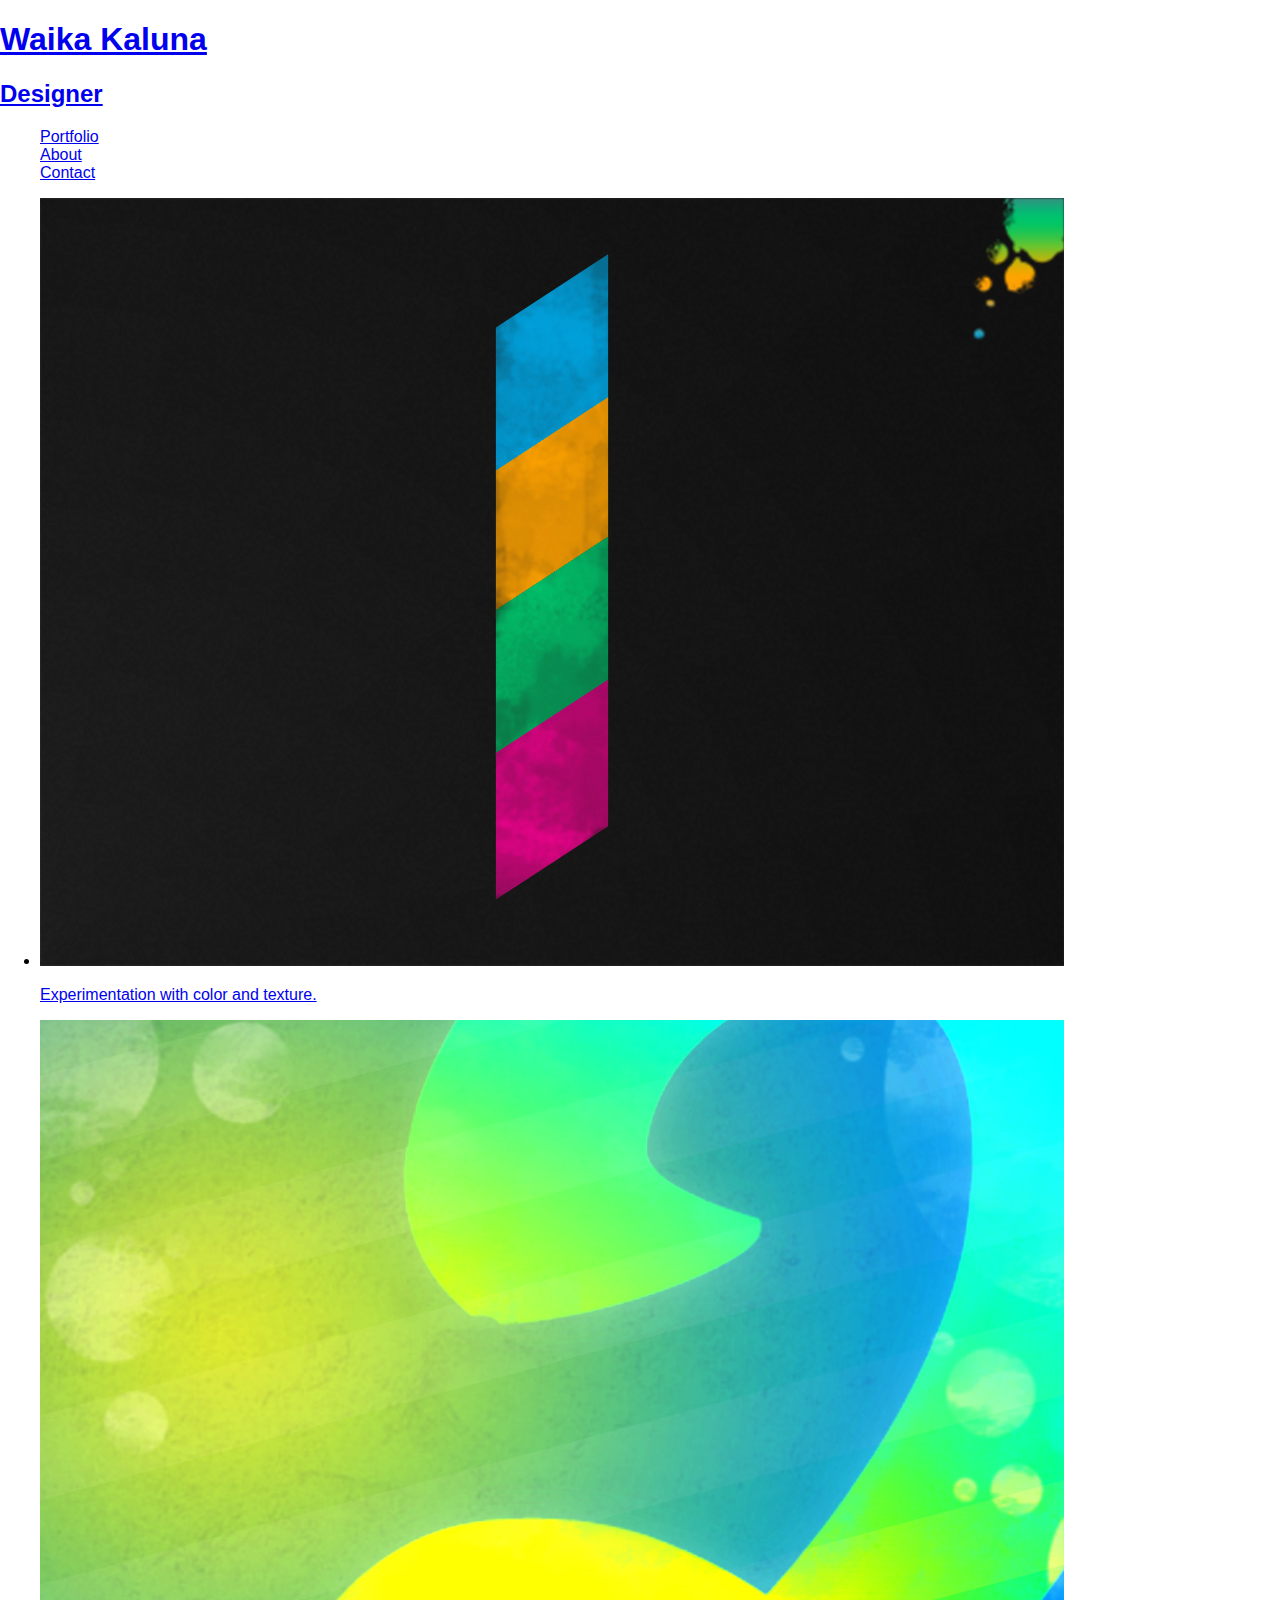
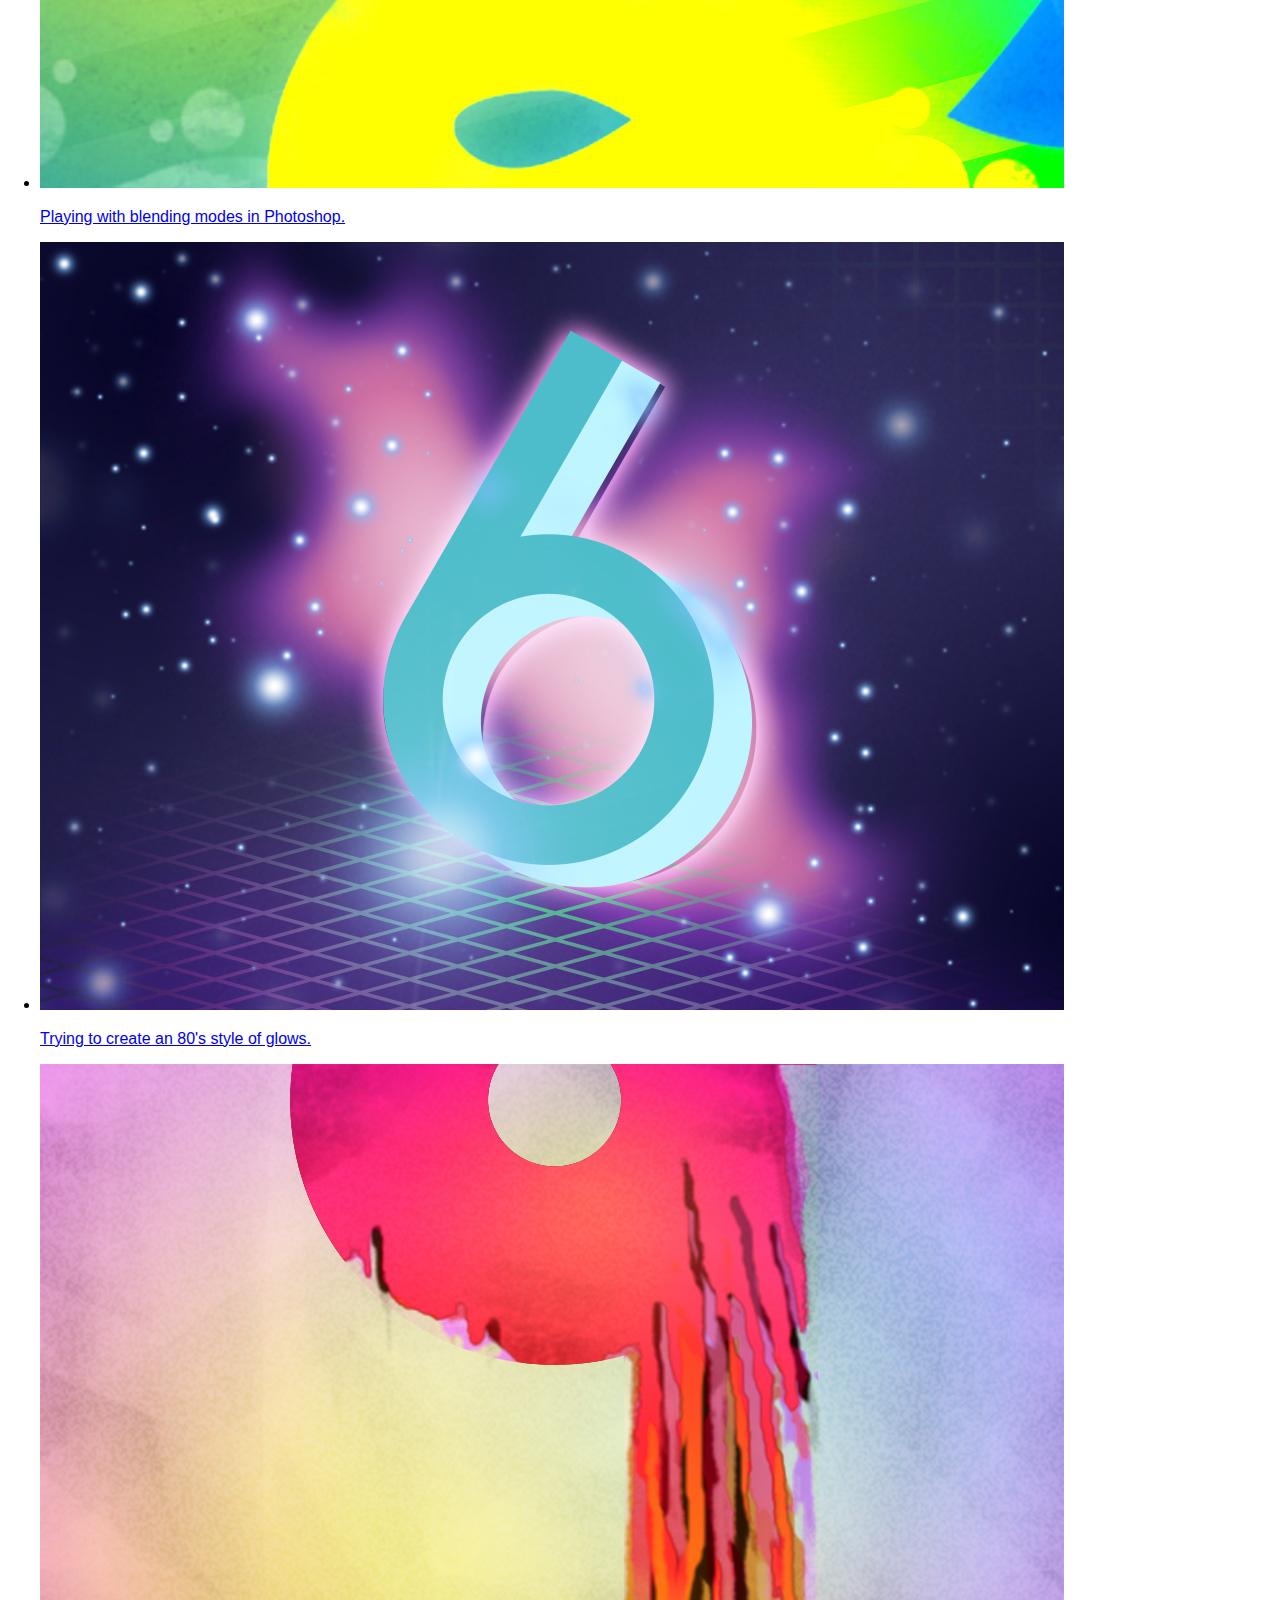
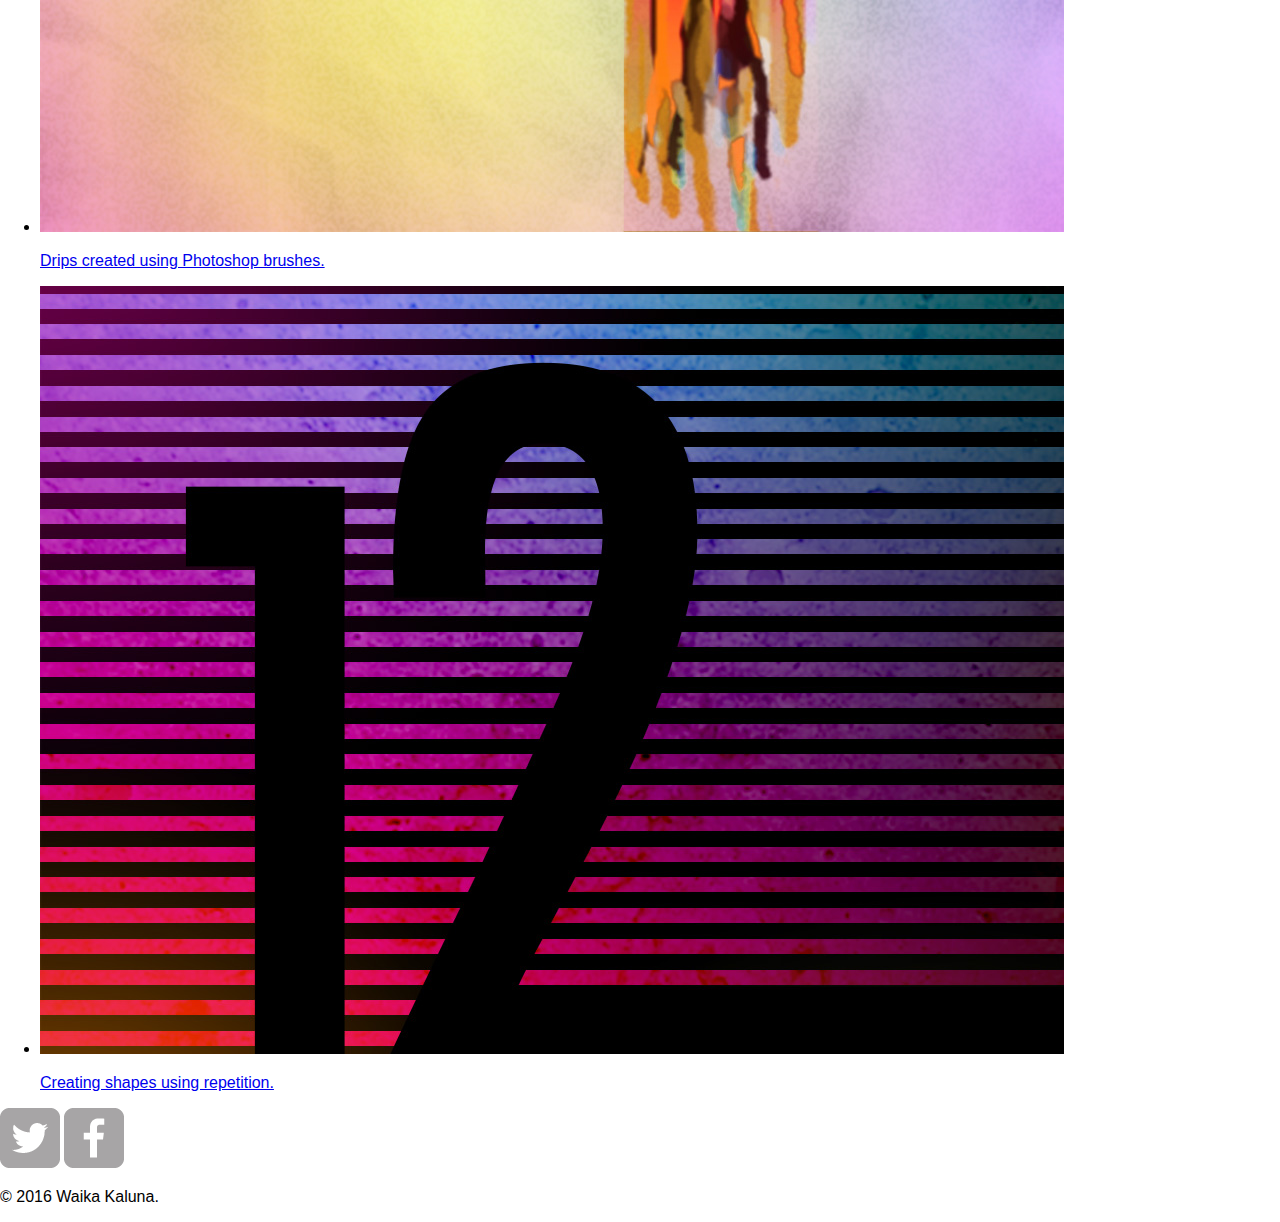
==== index.html @ f61da15c "Included external css files" ====
<!DOCTYPE html>
<html>
	<head>
		<meta charset="utf-8">
		<title>Waika Kaluna | Student</title>
		<link rel="stylesheet" href="css/normalize.css">
	</head>
	<body>
		<header>
			<a href="index.html">
				<h1>Waika Kaluna</h1>
				<h2>Designer</h2>
			</a>
			<nav>
				<ul>
					<li><a href="index.html">Portfolio</a></li>
					<li><a href="about.html">About</a></li>
					<li><a href="contact.html">Contact</a></li>
				</ul>
			</nav>
		</header>
		<section>
			<ul>
				<li>
					<a href="img/numbers-01.jpg">
						<img src="img/numbers-01.jpg" alt="">
						<p>Experimentation with color and texture.</p>
					</a>	
				</li>
				<li>
					<a href="img/numbers-02.jpg">
						<img src="img/numbers-02.jpg" alt="">
						<p>Playing with blending modes in Photoshop.</p>
					</a>	
				</li>
				<li>
					<a href="img/numbers-06.jpg">
						<img src="img/numbers-06.jpg" alt="">
						<p>Trying to create an 80's style of glows.</p>
					</a>	
				</li>
				<li>
					<a href="img/numbers-09.jpg">
						<img src="img/numbers-09.jpg" alt="">
						<p>Drips created using Photoshop brushes.</p>
					</a>	
				</li>
				<li>
					<a href="img/numbers-12.jpg">
						<img src="img/numbers-12.jpg" alt="">
						<p>Creating shapes using repetition.</p>
					</a>	
				</li>
			</ul>	
		</section>
		<footer>
			<a href="twitter.com/waikakaluna"><img src="img/twitter-wrap.png" alt="Twitter Logo"></a>
			<a href="facebook.com/waikakaluna"><img src="img/facebook-wrap.png" alt="Facebook Logo"></a>
			<p>&copy; 2016 Waika Kaluna.</p>
		</footer>
	</body>		
</html>
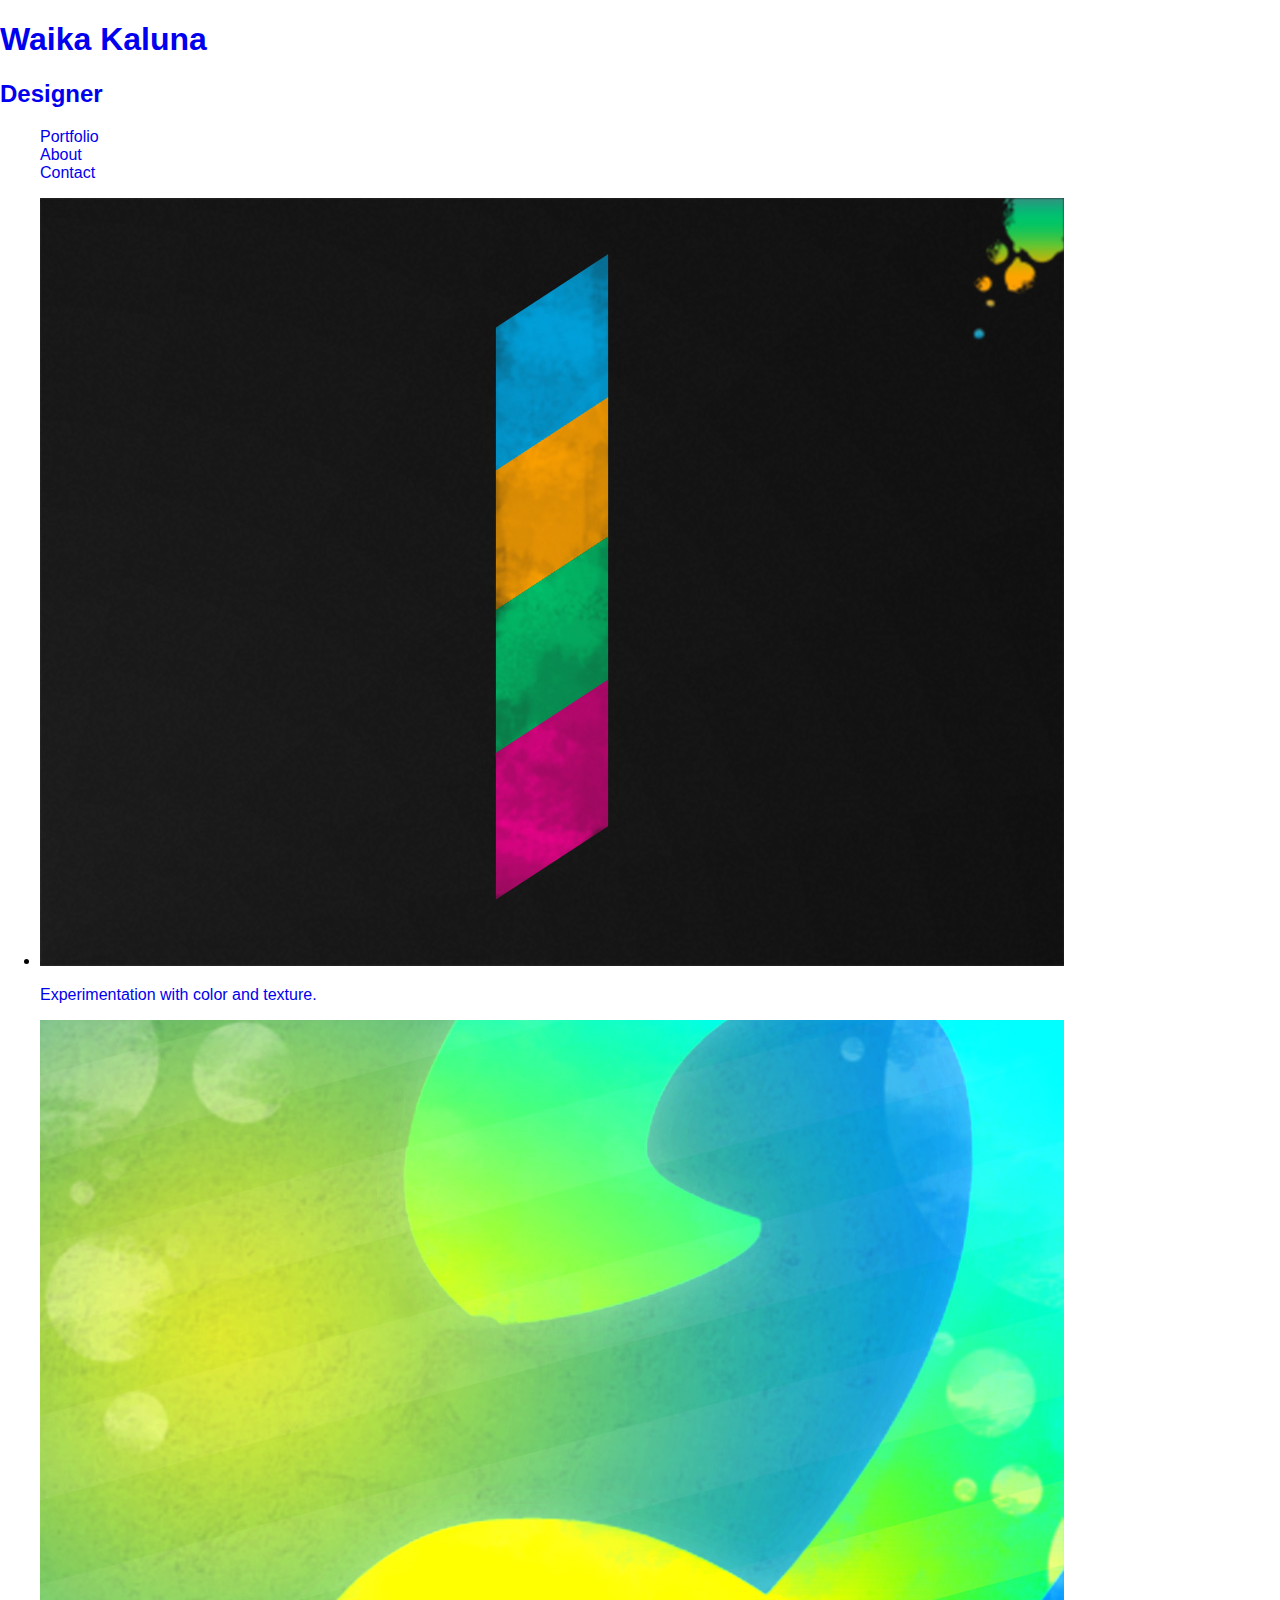
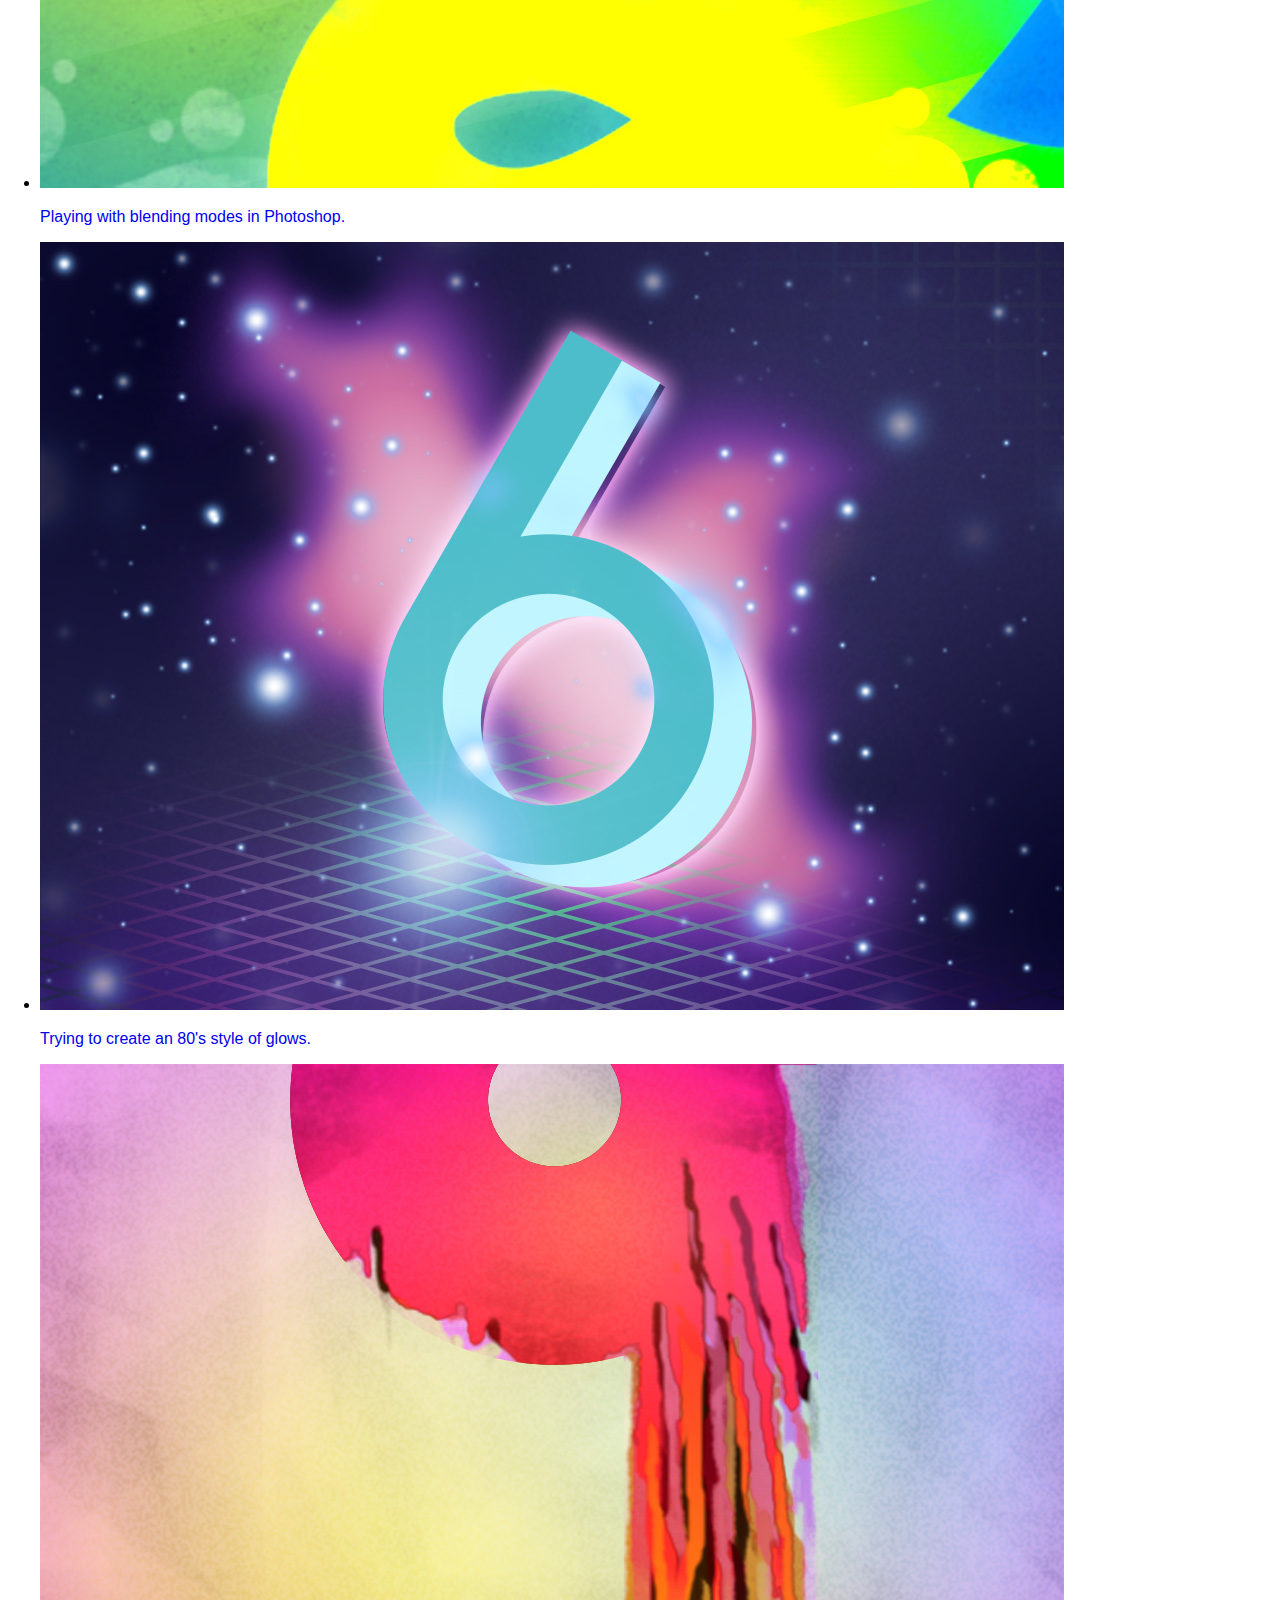
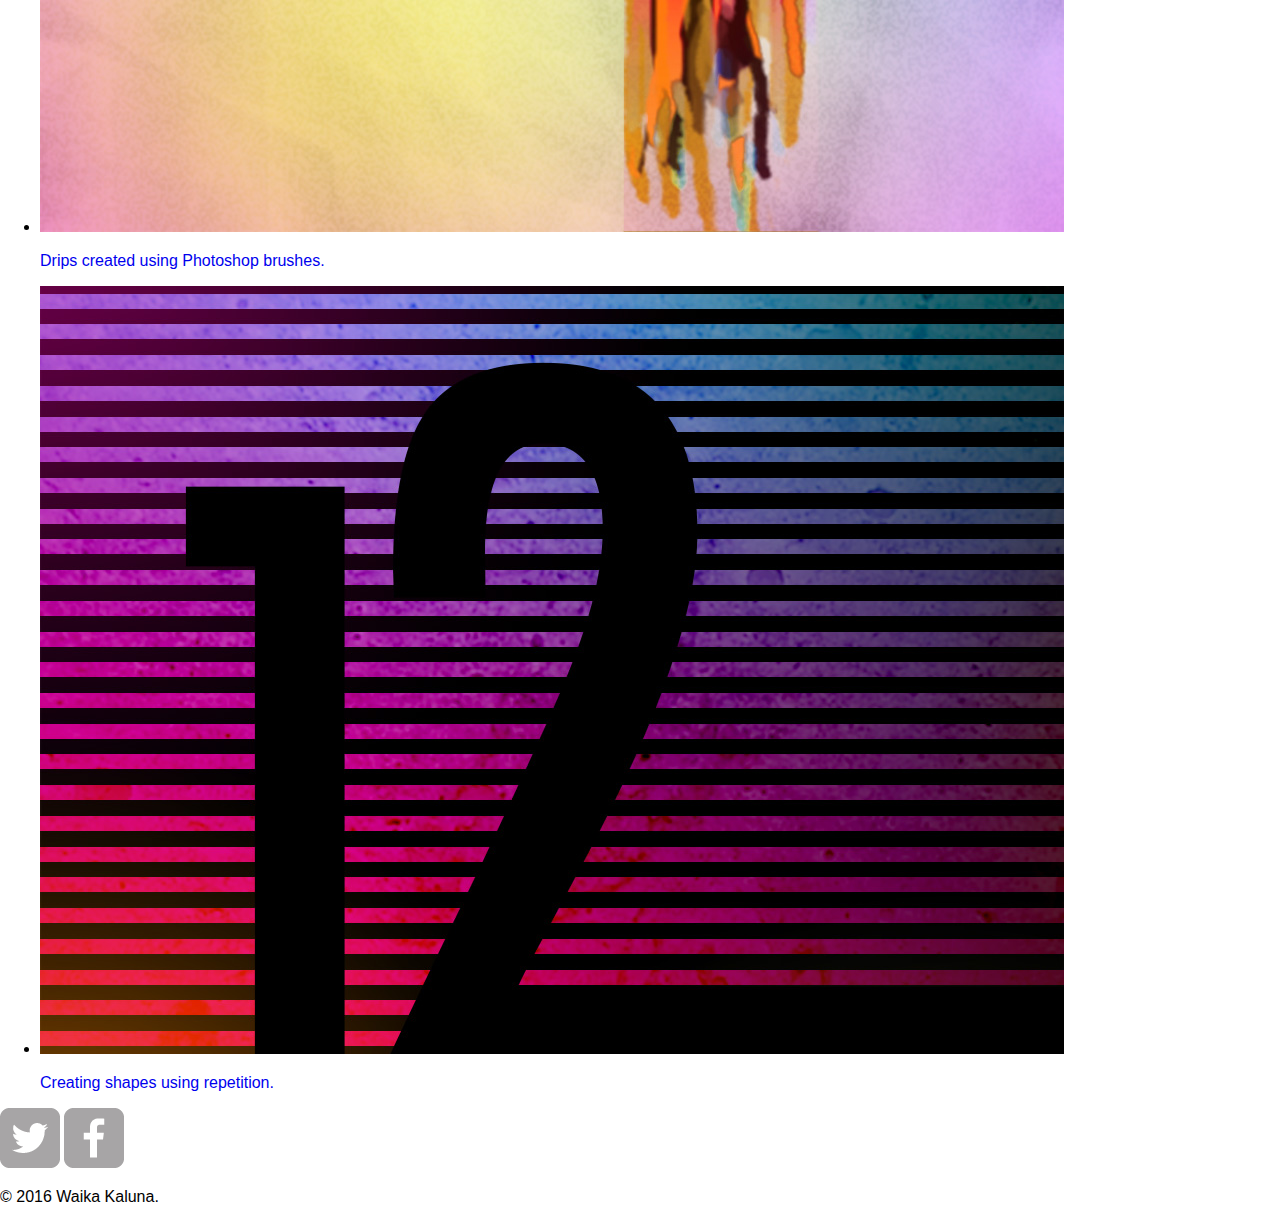
==== commit 290fb885: "CSS rules initialized" ====
--- a/index.html
+++ b/index.html
@@ -4,6 +4,7 @@
 		<meta charset="utf-8">
 		<title>Waika Kaluna | Student</title>
 		<link rel="stylesheet" href="css/normalize.css">
+		<link rel="stylesheet" href="css/main.css">
 	</head>
 	<body>
 		<header>
@@ -19,44 +20,47 @@
 				</ul>
 			</nav>
 		</header>
-		<section>
-			<ul>
-				<li>
-					<a href="img/numbers-01.jpg">
-						<img src="img/numbers-01.jpg" alt="">
-						<p>Experimentation with color and texture.</p>
-					</a>	
-				</li>
-				<li>
-					<a href="img/numbers-02.jpg">
-						<img src="img/numbers-02.jpg" alt="">
-						<p>Playing with blending modes in Photoshop.</p>
-					</a>	
-				</li>
-				<li>
-					<a href="img/numbers-06.jpg">
-						<img src="img/numbers-06.jpg" alt="">
-						<p>Trying to create an 80's style of glows.</p>
-					</a>	
-				</li>
-				<li>
-					<a href="img/numbers-09.jpg">
-						<img src="img/numbers-09.jpg" alt="">
-						<p>Drips created using Photoshop brushes.</p>
-					</a>	
-				</li>
-				<li>
-					<a href="img/numbers-12.jpg">
-						<img src="img/numbers-12.jpg" alt="">
-						<p>Creating shapes using repetition.</p>
-					</a>	
-				</li>
-			</ul>	
-		</section>
-		<footer>
-			<a href="twitter.com/waikakaluna"><img src="img/twitter-wrap.png" alt="Twitter Logo"></a>
-			<a href="facebook.com/waikakaluna"><img src="img/facebook-wrap.png" alt="Facebook Logo"></a>
-			<p>&copy; 2016 Waika Kaluna.</p>
-		</footer>
+		<div id="wrapper">
+			<section>
+				<ul>
+					<li>
+						<a href="img/numbers-01.jpg">
+							<img src="img/numbers-01.jpg" alt="">
+							<p>Experimentation with color and texture.</p>
+						</a>	
+					</li>
+					<li>
+						<a href="img/numbers-02.jpg">
+							<img src="img/numbers-02.jpg" alt="">
+							<p>Playing with blending modes in Photoshop.</p>
+						</a>	
+					</li>
+					<li>
+						<a href="img/numbers-06.jpg">
+							<img src="img/numbers-06.jpg" alt="">
+							<p>Trying to create an 80's style of glows.</p>
+						</a>	
+					</li>
+					<li>
+						<a href="img/numbers-09.jpg">
+							<img src="img/numbers-09.jpg" alt="">
+							<p>Drips created using Photoshop brushes.</p>
+						</a>	
+					</li>
+					<li>
+						<a href="img/numbers-12.jpg">
+							<img src="img/numbers-12.jpg" alt="">
+							<p>Creating shapes using repetition.</p>
+						</a>	
+					</li>
+				</ul>	
+			</section>
+		
+			<footer>
+				<a href="twitter.com/waikakaluna"><img src="img/twitter-wrap.png" alt="Twitter Logo"></a>
+				<a href="facebook.com/waikakaluna"><img src="img/facebook-wrap.png" alt="Facebook Logo"></a>
+				<p>&copy; 2016 Waika Kaluna.</p>
+			</footer>
+		</div>	
 	</body>		
 </html>
--- a/css/main.css
+++ b/css/main.css
@@ -0,0 +1,3 @@
+a {
+	text-decoration: none;
+}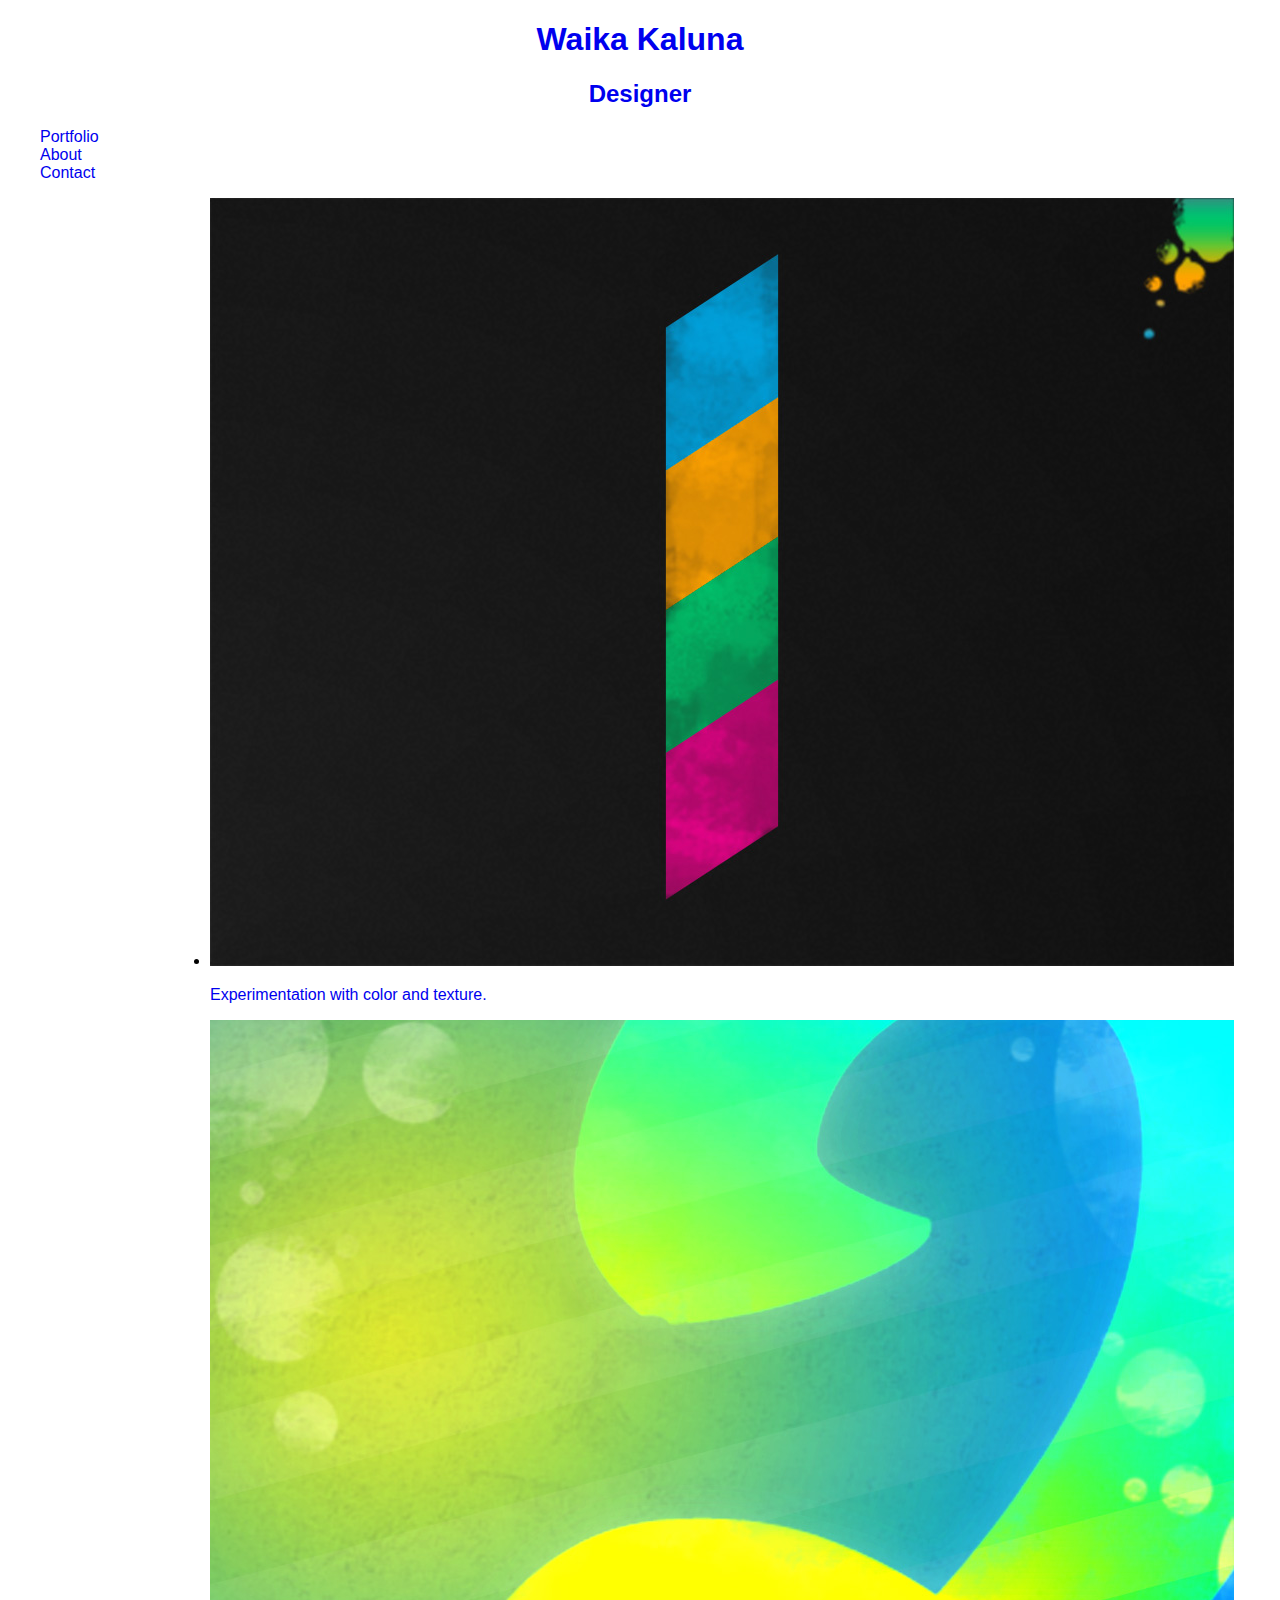
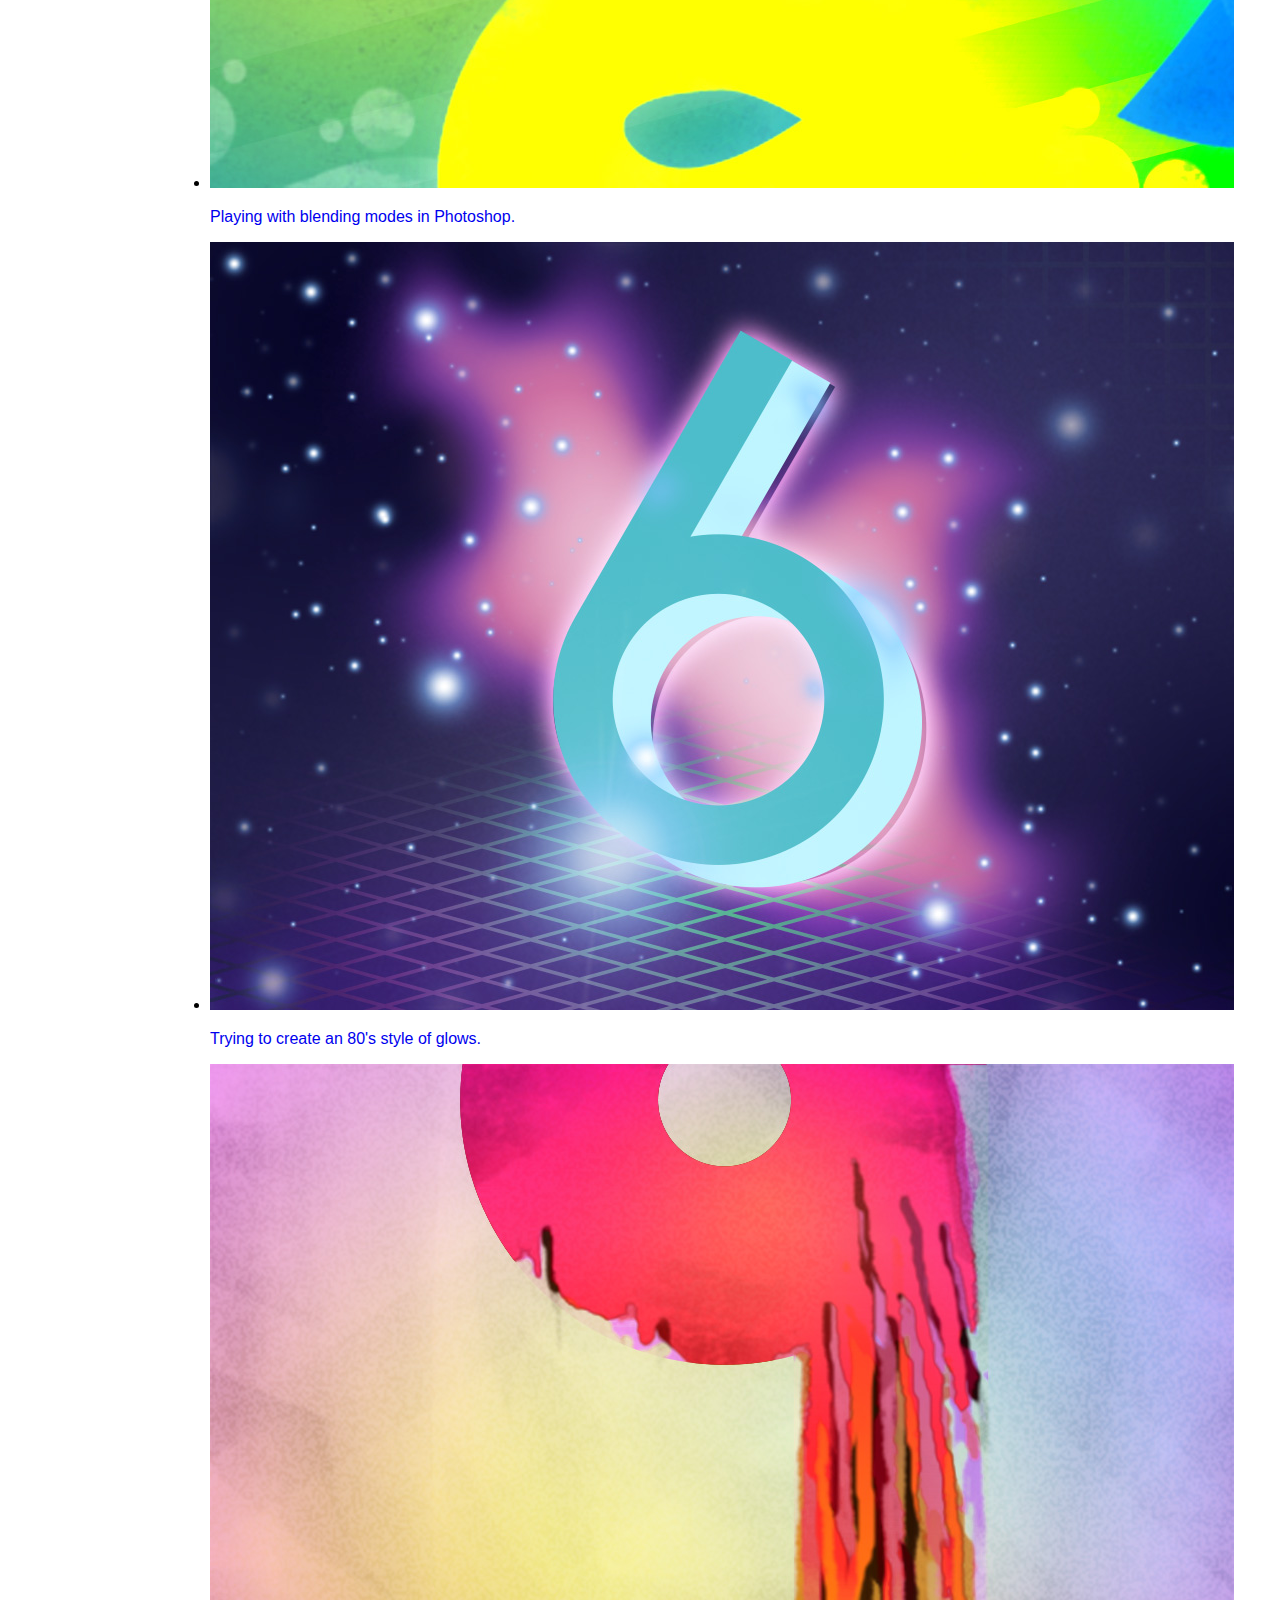
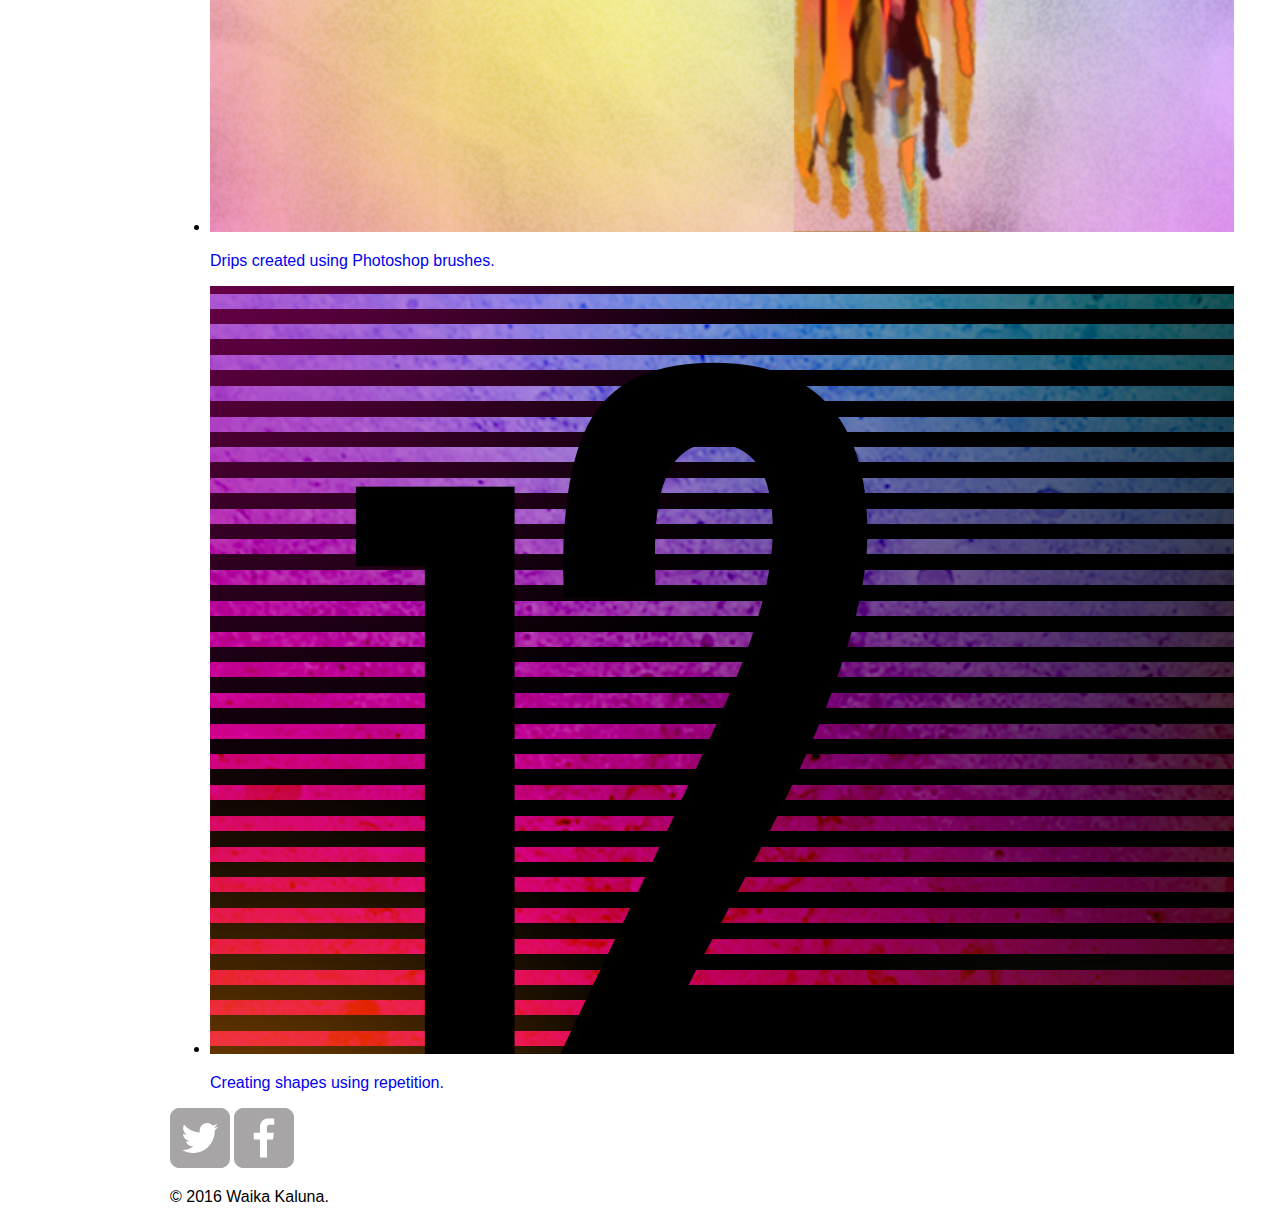
==== commit 12013293: "CSS edits" ====
--- a/index.html
+++ b/index.html
@@ -8,7 +8,7 @@
 	</head>
 	<body>
 		<header>
-			<a href="index.html">
+			<a href="index.html" id="logo">
 				<h1>Waika Kaluna</h1>
 				<h2>Designer</h2>
 			</a>
@@ -55,7 +55,6 @@
 					</li>
 				</ul>	
 			</section>
-		
 			<footer>
 				<a href="twitter.com/waikakaluna"><img src="img/twitter-wrap.png" alt="Twitter Logo"></a>
 				<a href="facebook.com/waikakaluna"><img src="img/facebook-wrap.png" alt="Facebook Logo"></a>
--- a/css/main.css
+++ b/css/main.css
@@ -1,3 +1,14 @@
 a {
 	text-decoration: none;
+}
+
+#wrapper {
+	max-width: 940px;
+	margin: 0 auto;
+	padding: 0 5%;
+}
+
+#logo {
+	text-align: center;
+	margin: 0;
 }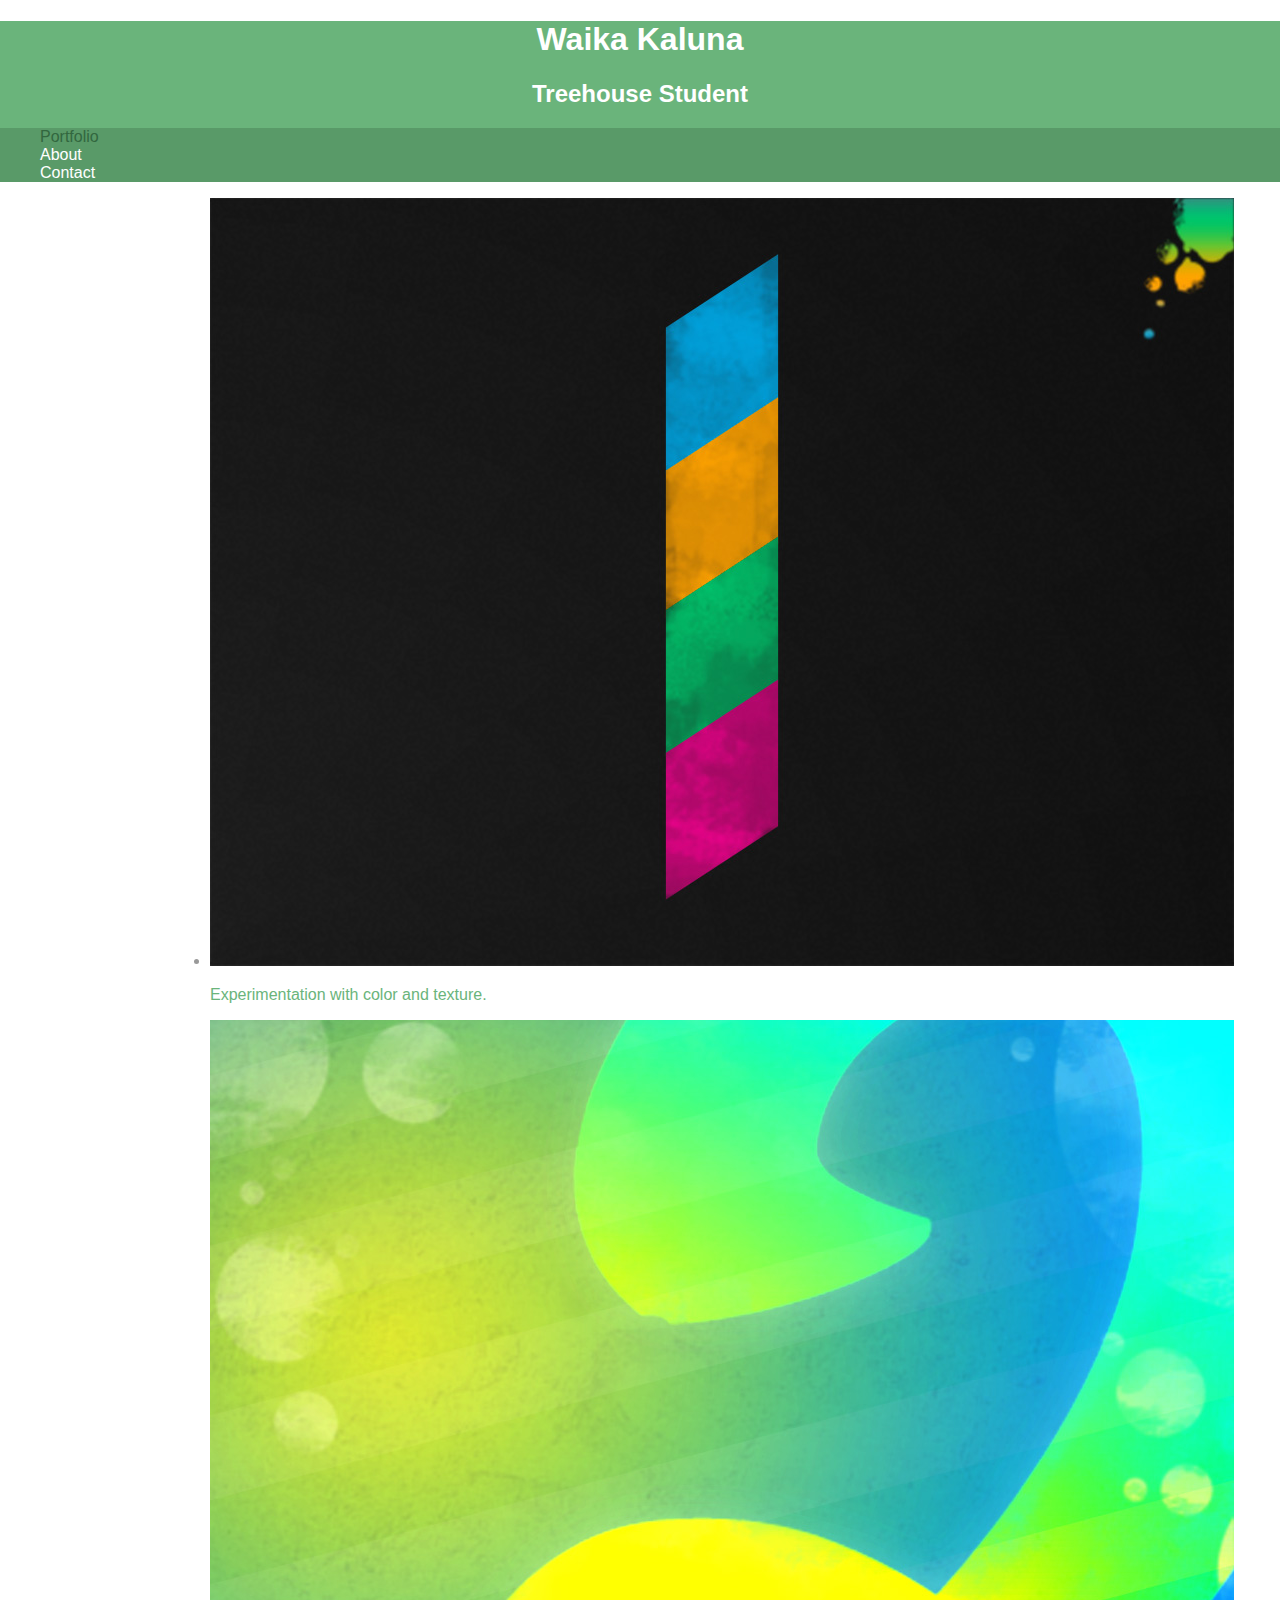
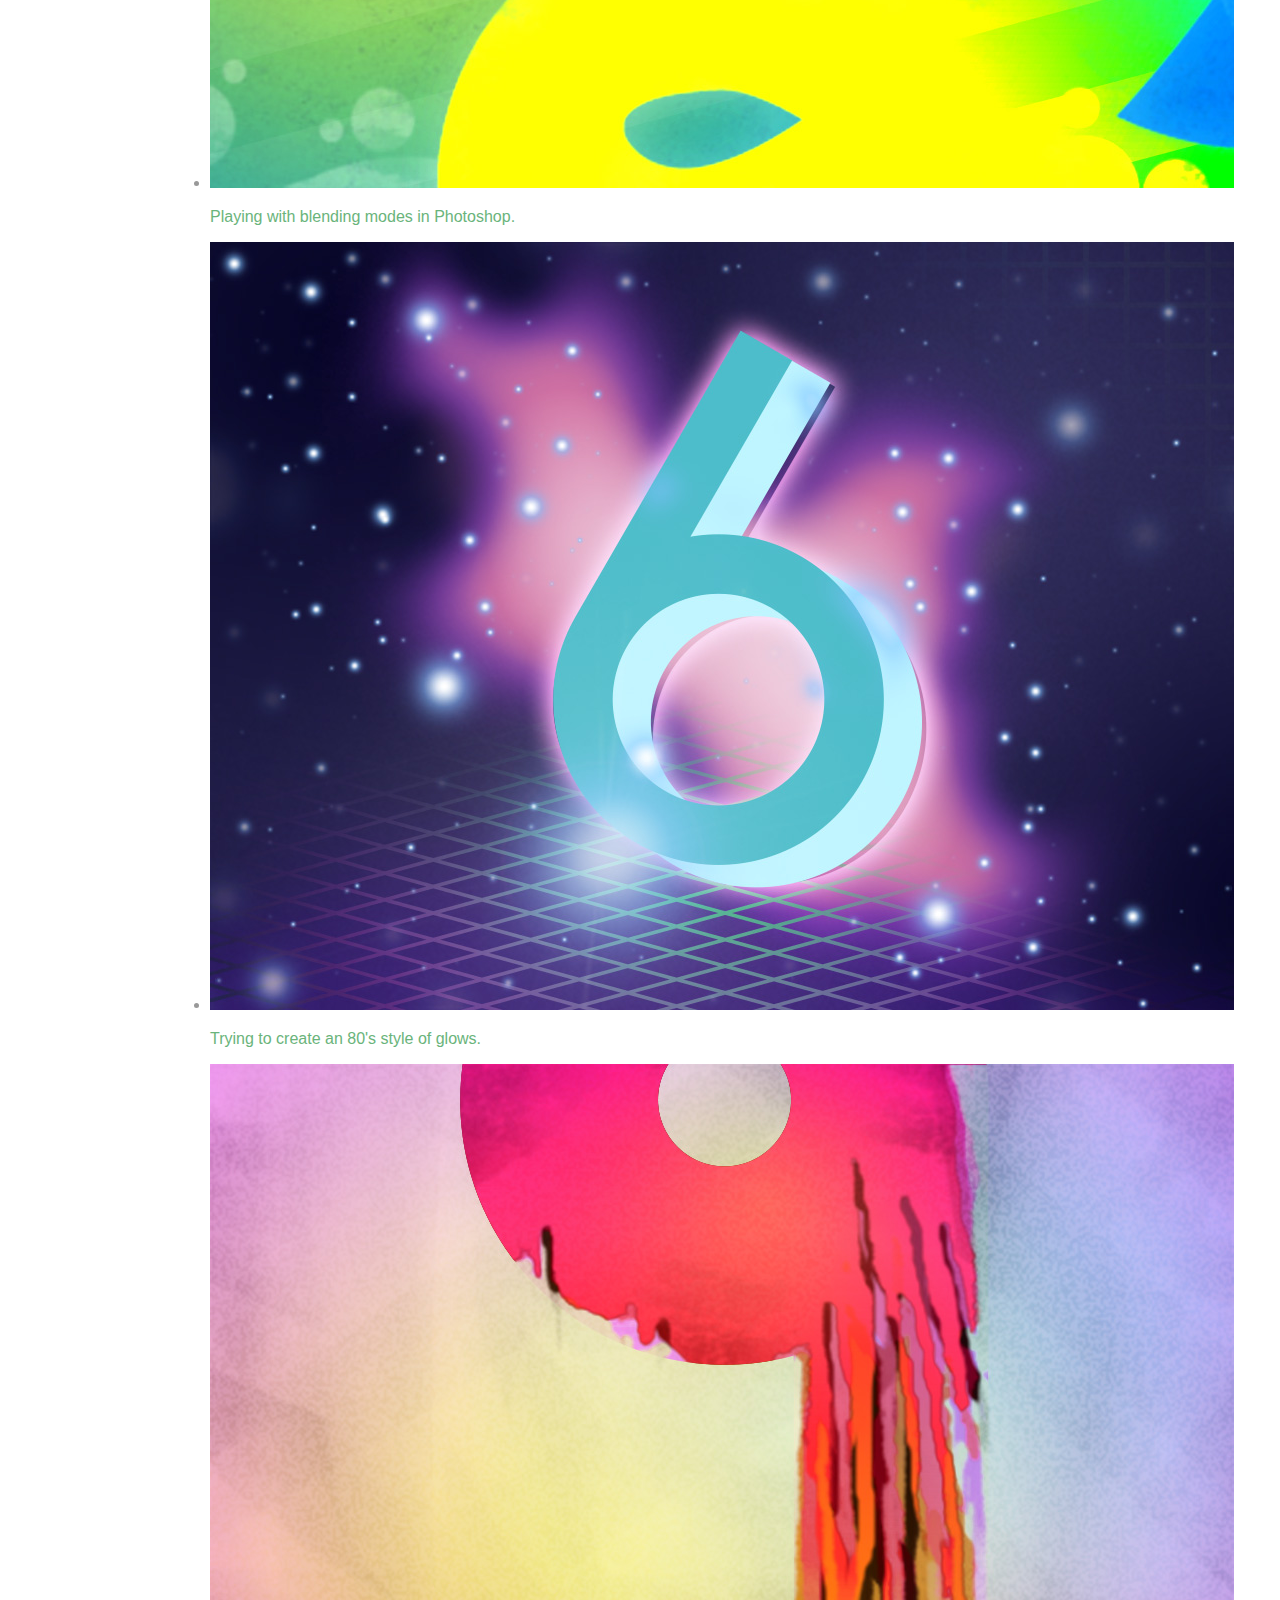
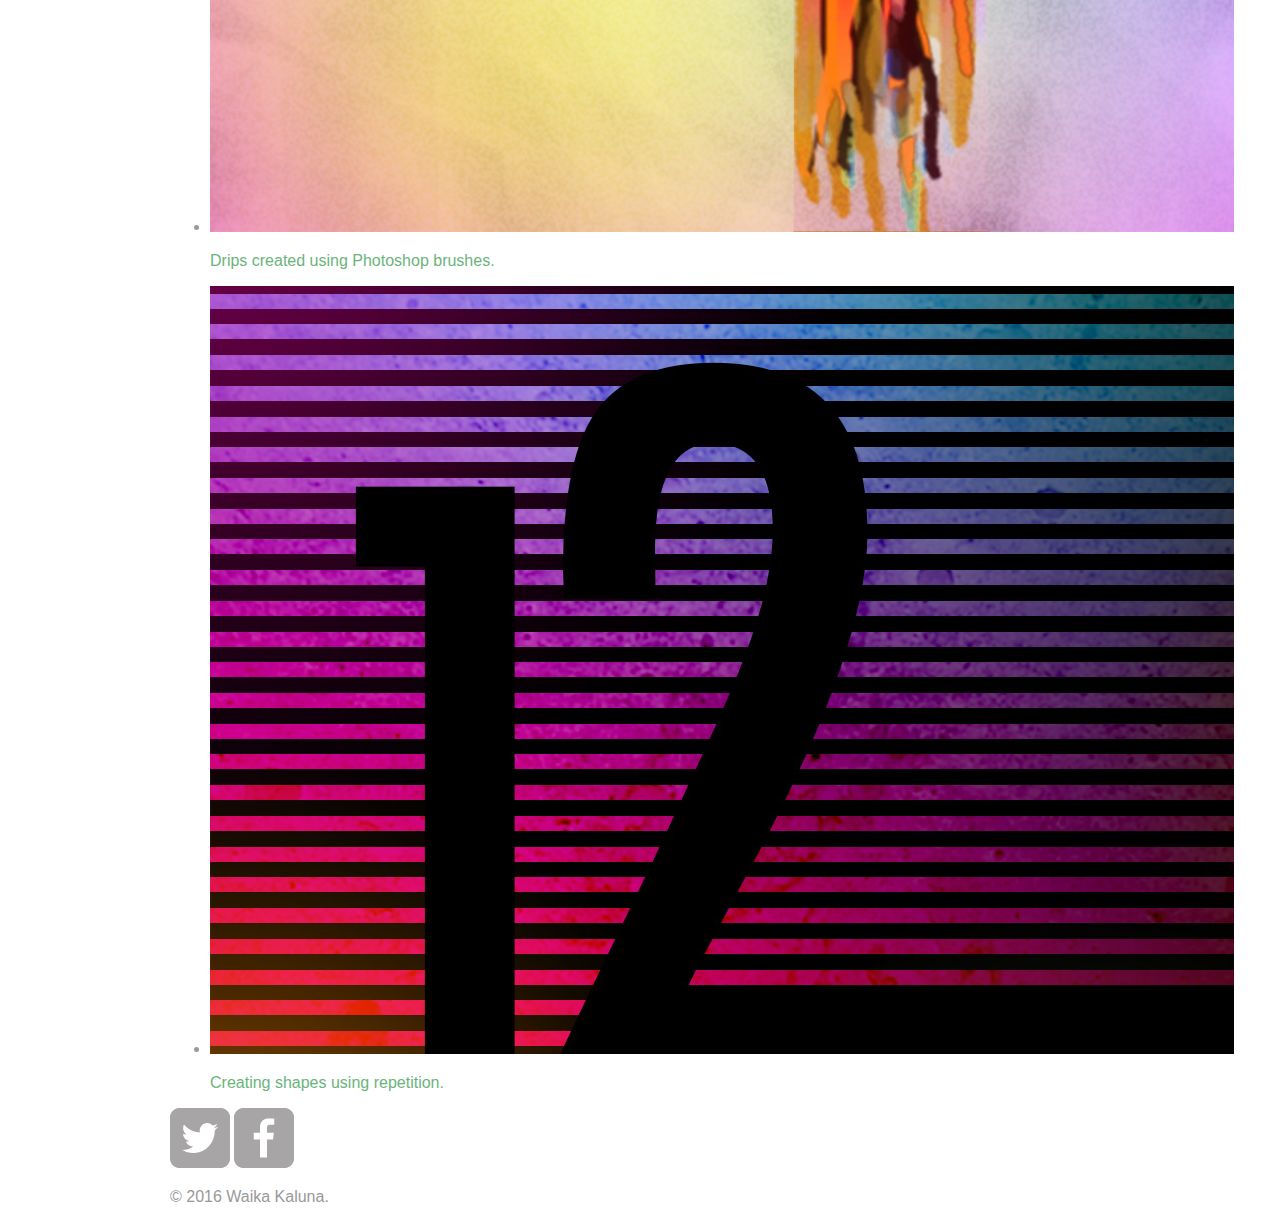
==== commit 02783818: "Added color changes to the CSS" ====
--- a/index.html
+++ b/index.html
@@ -10,11 +10,11 @@
 		<header>
 			<a href="index.html" id="logo">
 				<h1>Waika Kaluna</h1>
-				<h2>Designer</h2>
+				<h2>Treehouse Student</h2>
 			</a>
 			<nav>
 				<ul>
-					<li><a href="index.html">Portfolio</a></li>
+					<li><a href="index.html" class="selected">Portfolio</a></li>
 					<li><a href="about.html">About</a></li>
 					<li><a href="contact.html">Contact</a></li>
 				</ul>
--- a/css/main.css
+++ b/css/main.css
@@ -11,4 +11,34 @@
 #logo {
 	text-align: center;
 	margin: 0;
+}
+
+a {
+	color: #6ab47b;
+}
+
+header {
+	background: #6ab47b;
+	border-color: #599a68;
+}
+
+h1, h2 {
+	color: #fff;
+}
+
+nav {
+	background-color: #599a68;
+}
+
+nav a, nav a:visited {
+	color: #fff;
+}
+
+nav a.selected, nav a:hover {
+	color: #32673f;
+}
+
+body {
+	background-color: #fff;
+	color: #999;
 }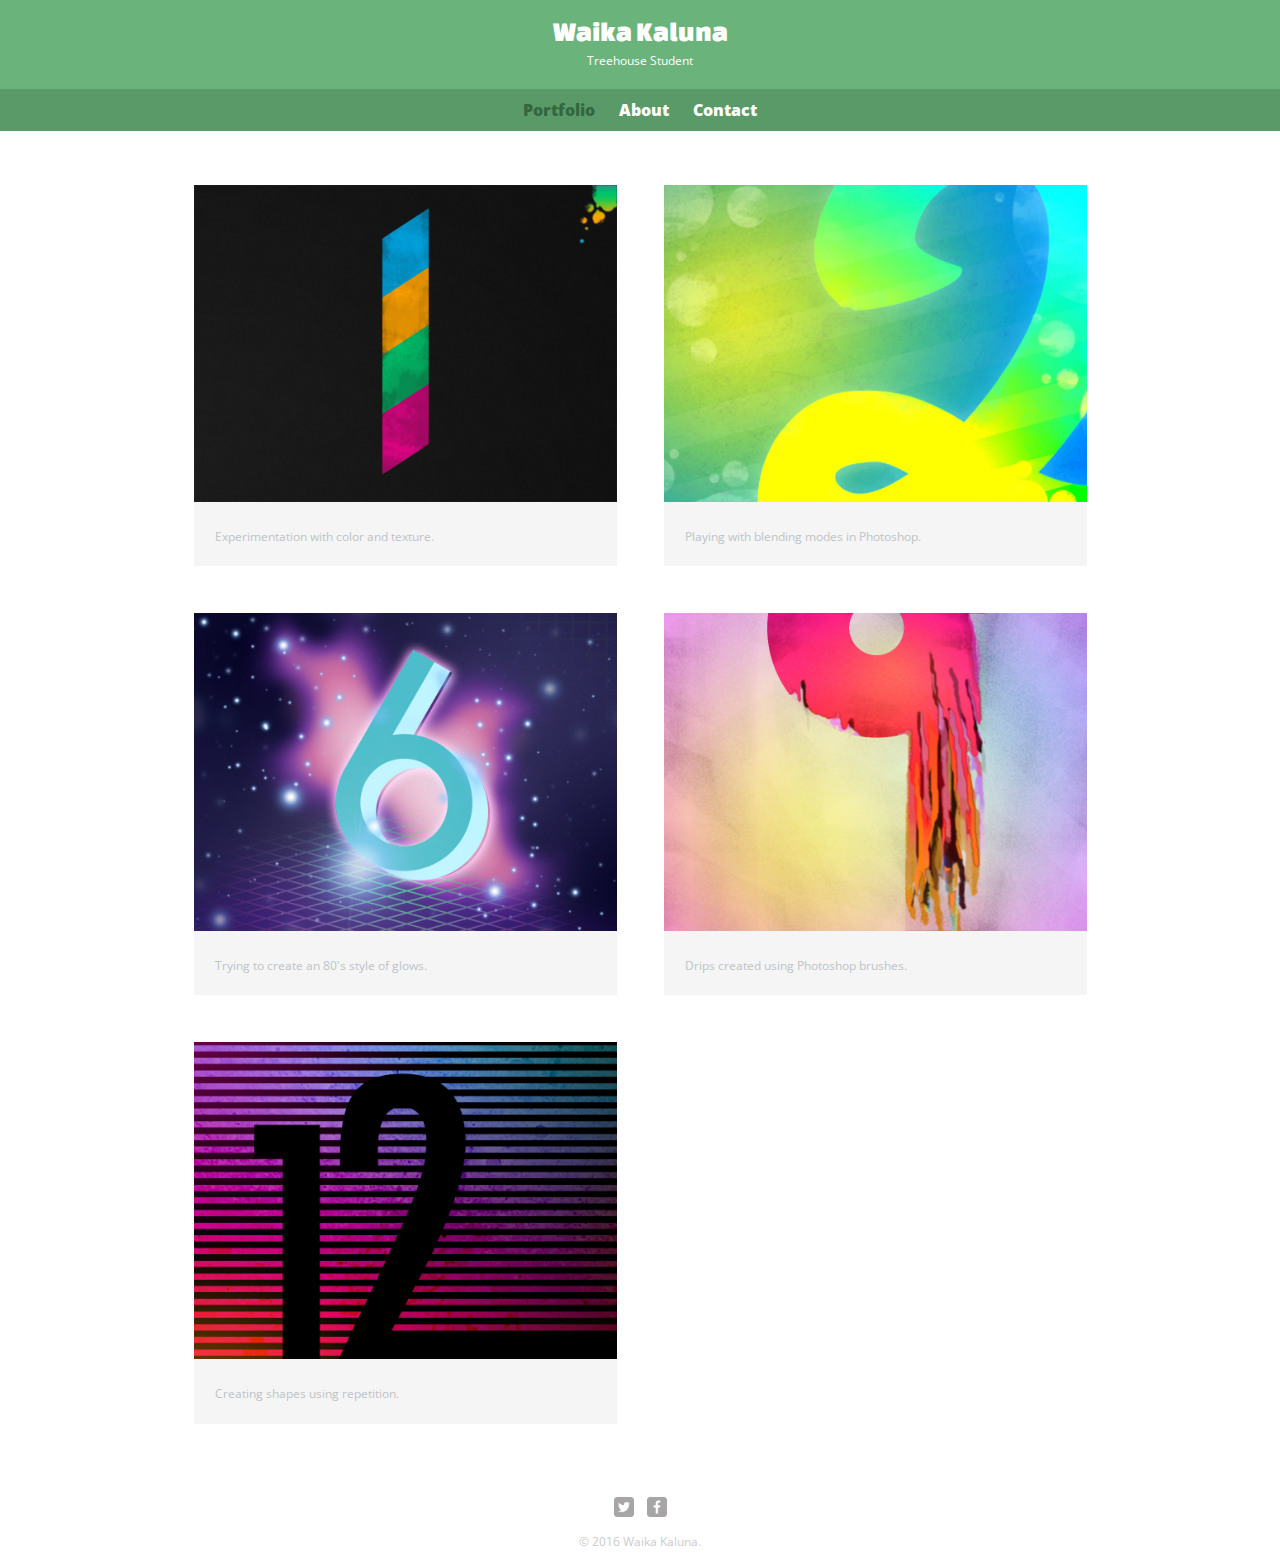
==== commit ab587f69: "Offline update to main.css" ====
--- a/index.html
+++ b/index.html
@@ -4,7 +4,8 @@
 		<meta charset="utf-8">
 		<title>Waika Kaluna | Student</title>
 		<link rel="stylesheet" href="css/normalize.css">
-		<link rel="stylesheet" href="css/main.css">
+		<link href="https://fonts.googleapis.com/css?family=Changa+One|Open+Sans:400,400i,700,700i,800" rel="stylesheet">
+		<link rel="stylesheet" href="css/main.css">		
 	</head>
 	<body>
 		<header>
@@ -22,7 +23,7 @@
 		</header>
 		<div id="wrapper">
 			<section>
-				<ul>
+				<ul id="gallery">
 					<li>
 						<a href="img/numbers-01.jpg">
 							<img src="img/numbers-01.jpg" alt="">
@@ -56,8 +57,8 @@
 				</ul>	
 			</section>
 			<footer>
-				<a href="twitter.com/waikakaluna"><img src="img/twitter-wrap.png" alt="Twitter Logo"></a>
-				<a href="facebook.com/waikakaluna"><img src="img/facebook-wrap.png" alt="Facebook Logo"></a>
+				<a href="twitter.com/waikakaluna"><img src="img/twitter-wrap.png" alt="Twitter Logo" class="social-icon"></a>
+				<a href="facebook.com/waikakaluna"><img src="img/facebook-wrap.png" alt="Facebook Logo" class="social-icon"></a>
 				<p>&copy; 2016 Waika Kaluna.</p>
 			</footer>
 		</div>	
--- a/css/main.css
+++ b/css/main.css
@@ -1,5 +1,9 @@
-a {
-	text-decoration: none;
+/**********************************
+              GENERAL 
+**********************************/
+
+body {
+		font-family: 'Open Sans', sans-serif;
 }
 
 #wrapper {
@@ -8,37 +12,161 @@
 	padding: 0 5%;
 }
 
+a {
+	text-decoration: none;
+}
+
+img {
+	max-width: 100%;
+}
+
+
+
+/**********************************
+              HEADING
+**********************************/
+
+header{
+	float: left;
+	margin: 0 0 30px 0;
+	padding: 5px 0 0 0;
+	width: 100%;
+}
+
 #logo {
 	text-align: center;
 	margin: 0;
 }
 
-a {
-	color: #6ab47b;
+h1 {
+	font-family: 'Changa One', sans-serif;
+	margin: 15px 0;
+	font-size: 1.75em;
+	font-weight: normal;
+	line-height: 0.8em;
 }
 
+h2 {
+	font-size: 0.75em;
+	margin: -5px 0 0;
+	font-weight: normal;
+}
+
+
+
+/**********************************
+    	    NAVIGATION
+**********************************/
+
+nav {
+	text-align: center;
+	padding: 10px 0;
+	margin: 20px 0 0;
+}
+
+nav ul {
+	list-style: none;
+	margin: 0 10px;
+	padding: 0;
+}
+
+nav li {
+	display: inline-block;
+}
+
+nav a {
+	font-weight: 800;
+	padding: 15px 10px;
+}
+
+
+
+/**********************************
+              FOOTER
+**********************************/
+
+footer {
+	font-size: 0.75em;
+	text-align: center;
+	clear: both;
+	padding-top: 50px;
+	color: #ccc;
+}
+
+.social-icon {
+	width: 20px;
+	height: 20px;
+	margin: 0 5px;
+}
+
+
+
+
+/**********************************
+         PAGE: PORTFOLIO
+**********************************/
+
+#gallery {
+	margin: 0;
+	padding: 0;
+	list-style: none;
+}
+
+#gallery li {
+	float: left;
+	width: 45%;
+	margin: 2.5%;
+	background-color: #f5f5f5;
+	color: #bdc3c7;
+}
+
+#gallery li a p {
+	margin: 0;
+	padding: 5%;
+	font-size: 0.75em;
+	color: #bdc3c7;
+}
+
+
+
+
+/**********************************
+              COLORS
+**********************************/
+
+/* site body */
+body {
+	background-color: #fff;
+	color: #999;
+}
+
+/* green header */
 header {
 	background: #6ab47b;
 	border-color: #599a68;
 }
 
+/* nav background on mobile */
+nav {
+	background-color: #599a68;
+}
+
+/* logo text */
 h1, h2 {
 	color: #fff;
 }
 
-nav {
-	background-color: #599a68;
+/* links */
+a {
+	color: #6ab47b;
 }
 
+/*nav link*/ 
 nav a, nav a:visited {
 	color: #fff;
 }
 
+/* selected nav link */
 nav a.selected, nav a:hover {
 	color: #32673f;
-}
-
-body {
-	background-color: #fff;
-	color: #999;
 }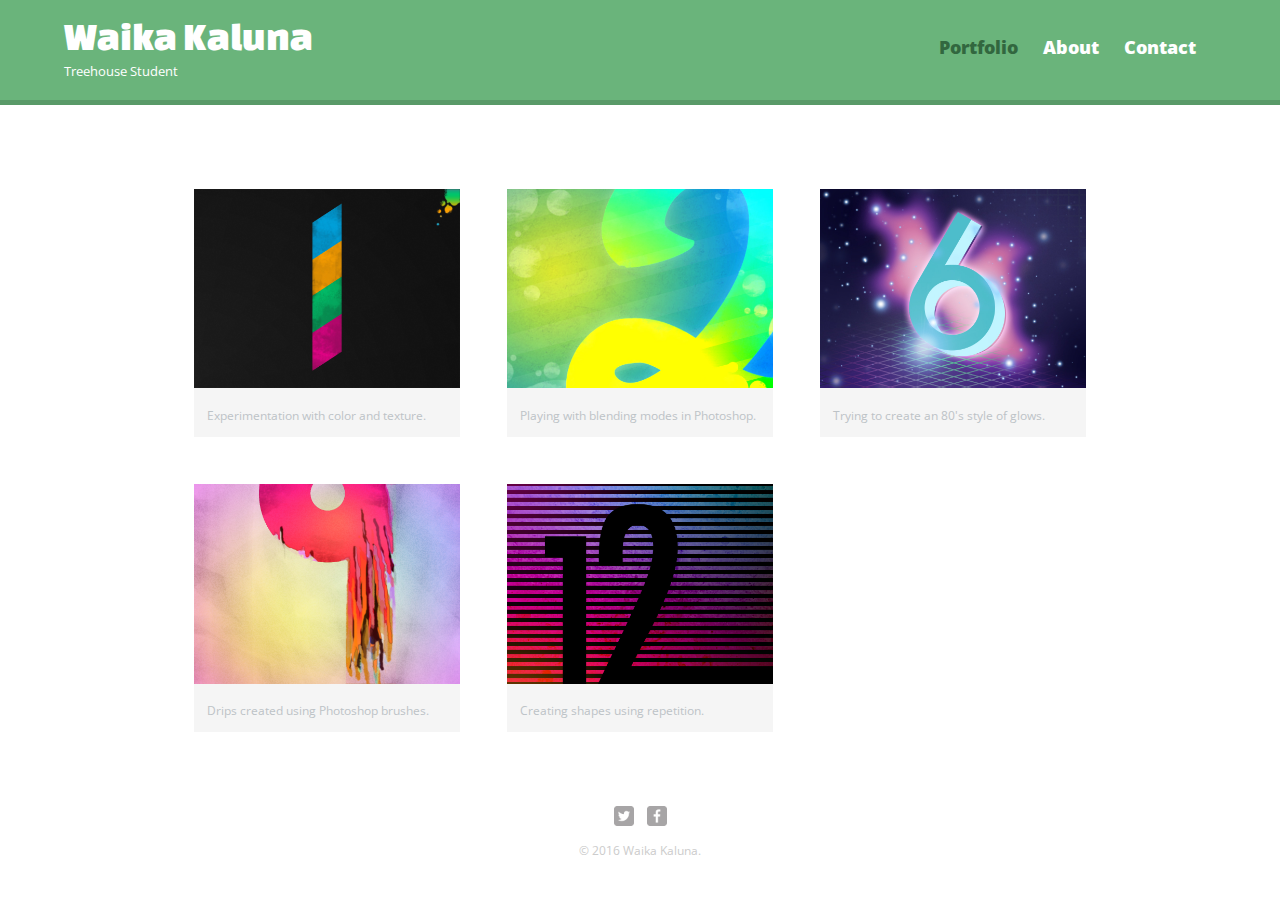
==== commit ee66a552: "Finishing touches" ====
--- a/index.html
+++ b/index.html
@@ -5,7 +5,9 @@
 		<title>Waika Kaluna | Student</title>
 		<link rel="stylesheet" href="css/normalize.css">
 		<link href="https://fonts.googleapis.com/css?family=Changa+One|Open+Sans:400,400i,700,700i,800" rel="stylesheet">
-		<link rel="stylesheet" href="css/main.css">		
+		<link rel="stylesheet" href="css/main.css">
+        <link rel="stylesheet" href="css/responsive.css">
+        <meta name="viewport" content="width=device-width, initial-scale=1.0">
 	</head>
 	<body>
 		<header>
@@ -57,8 +59,8 @@
 				</ul>	
 			</section>
 			<footer>
-				<a href="twitter.com/waikakaluna"><img src="img/twitter-wrap.png" alt="Twitter Logo" class="social-icon"></a>
-				<a href="facebook.com/waikakaluna"><img src="img/facebook-wrap.png" alt="Facebook Logo" class="social-icon"></a>
+				<a href="twitter.com/waika_kaluna"><img src="img/twitter-wrap.png" alt="Twitter Logo" class="social-icon"></a>
+				<a href="facebook.com/waika.kaluna"><img src="img/facebook-wrap.png" alt="Facebook Logo" class="social-icon"></a>
 				<p>&copy; 2016 Waika Kaluna.</p>
 			</footer>
 		</div>	
--- a/css/main.css
+++ b/css/main.css
@@ -20,6 +20,9 @@
 	max-width: 100%;
 }
 
+h3 {
+	margin: 0 0 1em 0;
+}
 
 
 /**********************************
@@ -131,6 +134,53 @@
 
 
 /**********************************
+         PAGE: ABOUT
+**********************************/
+
+.profile-photo {
+	display: block;
+	max-width: 150px;
+	margin: 0 auto 30px;
+	border-radius: 100%;
+}
+
+
+
+/**********************************
+         PAGE: CONTACT
+**********************************/
+
+.contact-info {
+	list-style: none;
+	padding: 0;
+	margin: 0;
+	font-size: 0.9em;
+}
+
+.contact-info a {
+	display: block;
+	min-height: 20px;
+	background-repeat: no-repeat;
+	background-size: 20px 20px;
+	padding: 0 0 0 30px;
+	margin: 0 0 10px;
+}
+
+.contact-info li.phone a {
+	background-image: url('../img/phone.png');
+}
+
+.contact-info li.mail a {
+	background-image: url('../img/mail.png');
+}
+
+.contact-info li.twitter a {
+	background-image: url('../img/twitter.png');
+}
+
+
+
+/**********************************
               COLORS
 **********************************/
 
--- a/css/responsive.css
+++ b/css/responsive.css
@@ -0,0 +1,80 @@
+/*between 480px - 660px (Medium Screens)*/
+@media screen and (min-width: 480px) {
+    
+    /**********************************
+    TWO COLUMN LAYOUT
+    **********************************/
+    
+    #primary {
+    	width: 50%;
+    	float: left;
+    }
+    
+    #secondary {
+    	width: 40%;
+    	float: right;
+    }
+
+    /**********************************
+    PAGE: PORTFOLIO
+    **********************************/
+    
+    #gallery li {
+    	width: 28.3333%;
+    }
+    
+    #gallery li:nth-child(4n) {
+    	clear: left;
+    }
+    
+    /**********************************
+    PAGE: ABOUT
+    **********************************/
+    
+    .profile-photo {
+    	float: left;
+    	margin: 0 5% 80px 0;
+    }
+
+}
+
+/*bigger than 660px (Larger Screens)*/
+@media screen and (min-width: 660px) {
+
+	/**********************************
+    HEADER
+    **********************************/
+	
+	nav {
+		background: none;
+		float: right;
+		font-size: 1.125em;
+		margin-right: 5%;
+		text-align: right;
+		width: 45%;
+	}
+	
+	#logo {
+		float: left;
+		margin-left: 5%;
+		text-align: left;
+		width: 45%;
+	}
+	
+	h1 {
+		font-size: 2.5em;
+	}
+	
+	h2 {
+	 	font-size: 0.825em;
+	 	margin-bottom: 20px;:
+	}
+	
+	header {
+		border-bottom: 5px solid #599a68;
+		margin-bottom: 60px;
+	}
+	
+	
+	 
+}